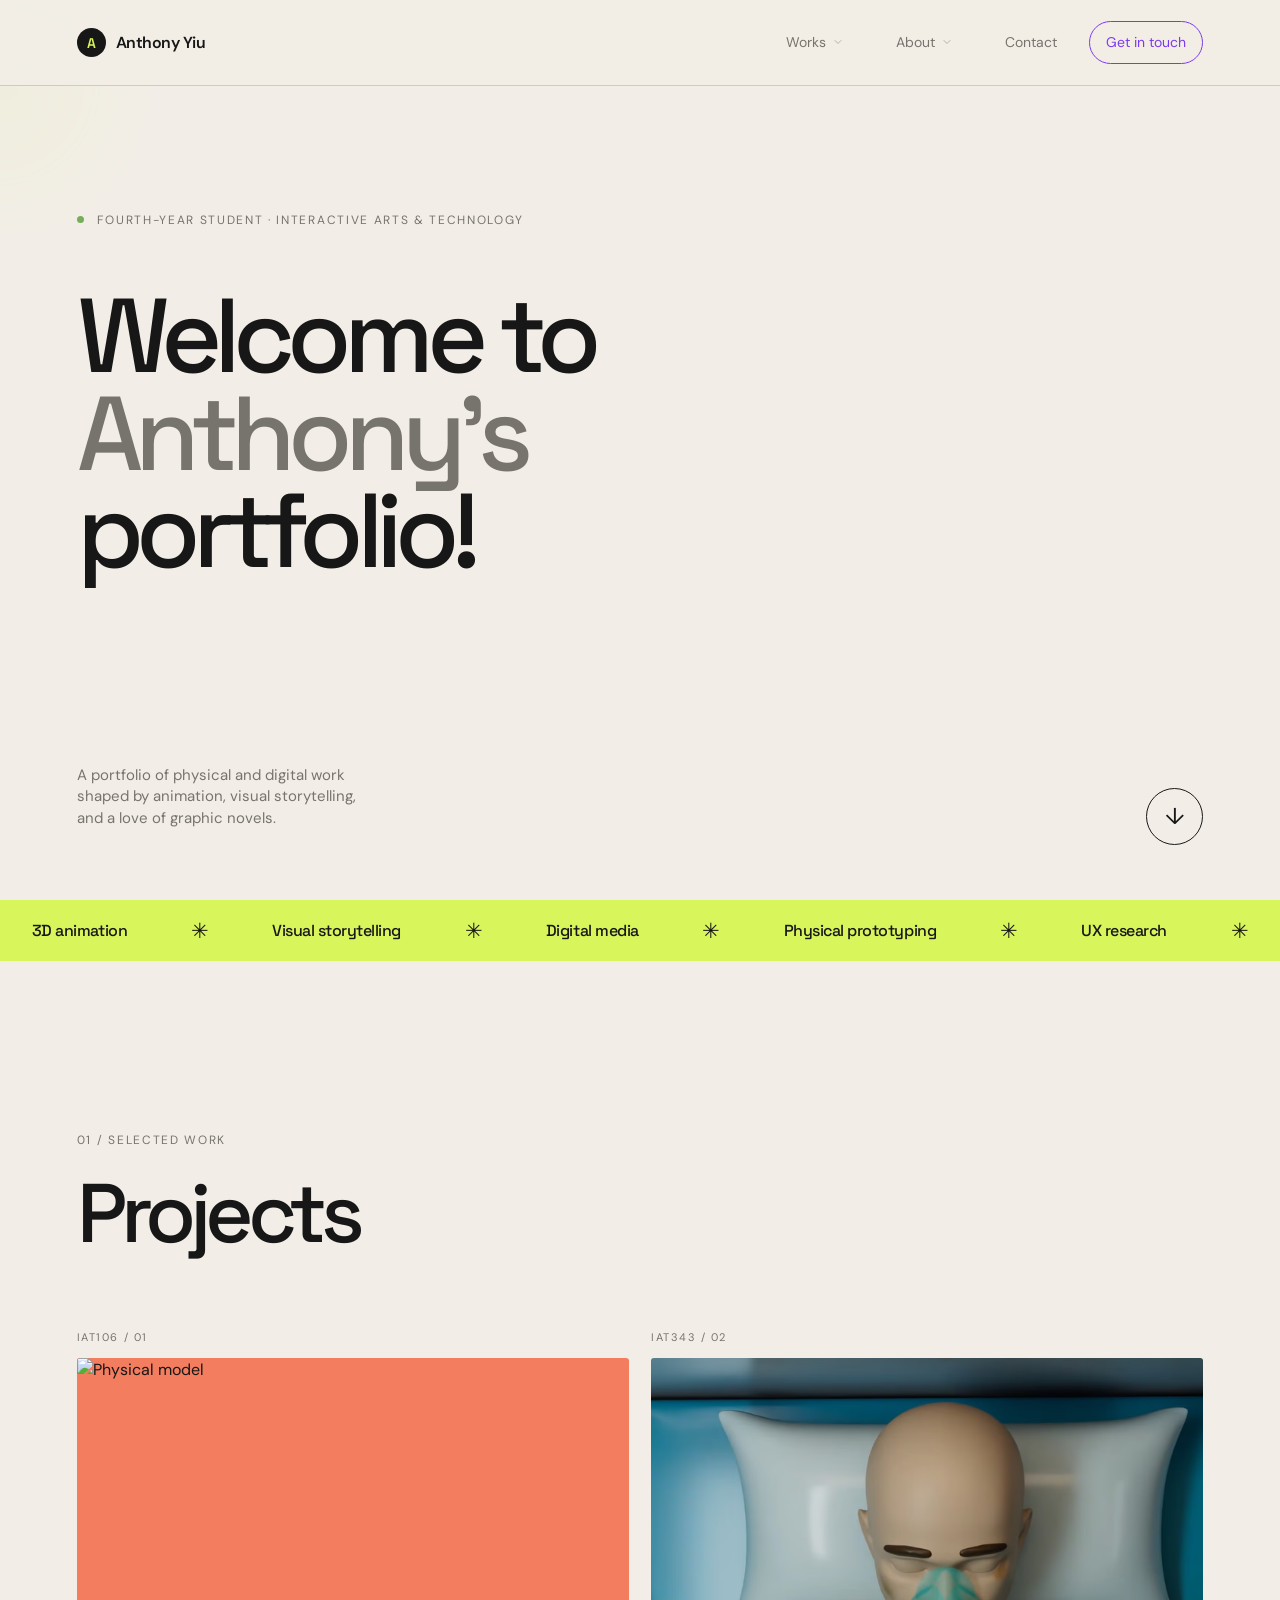
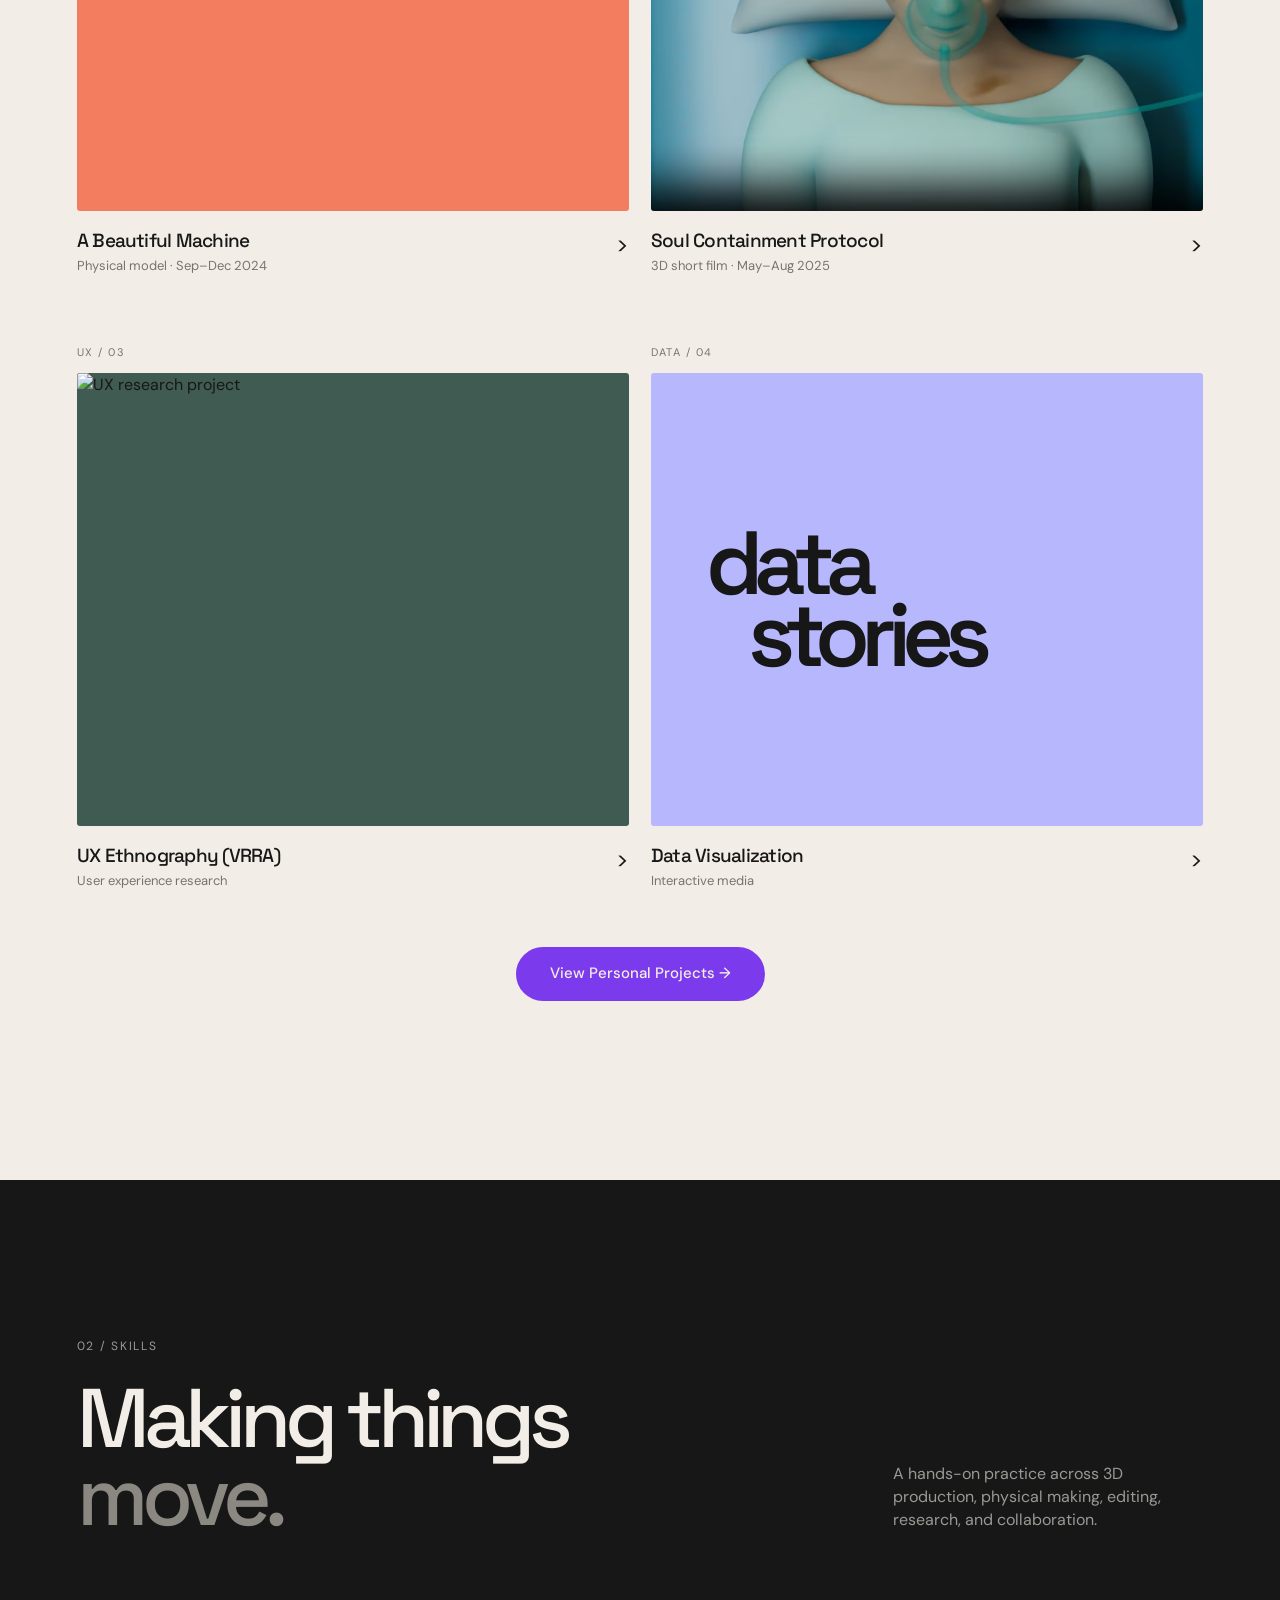
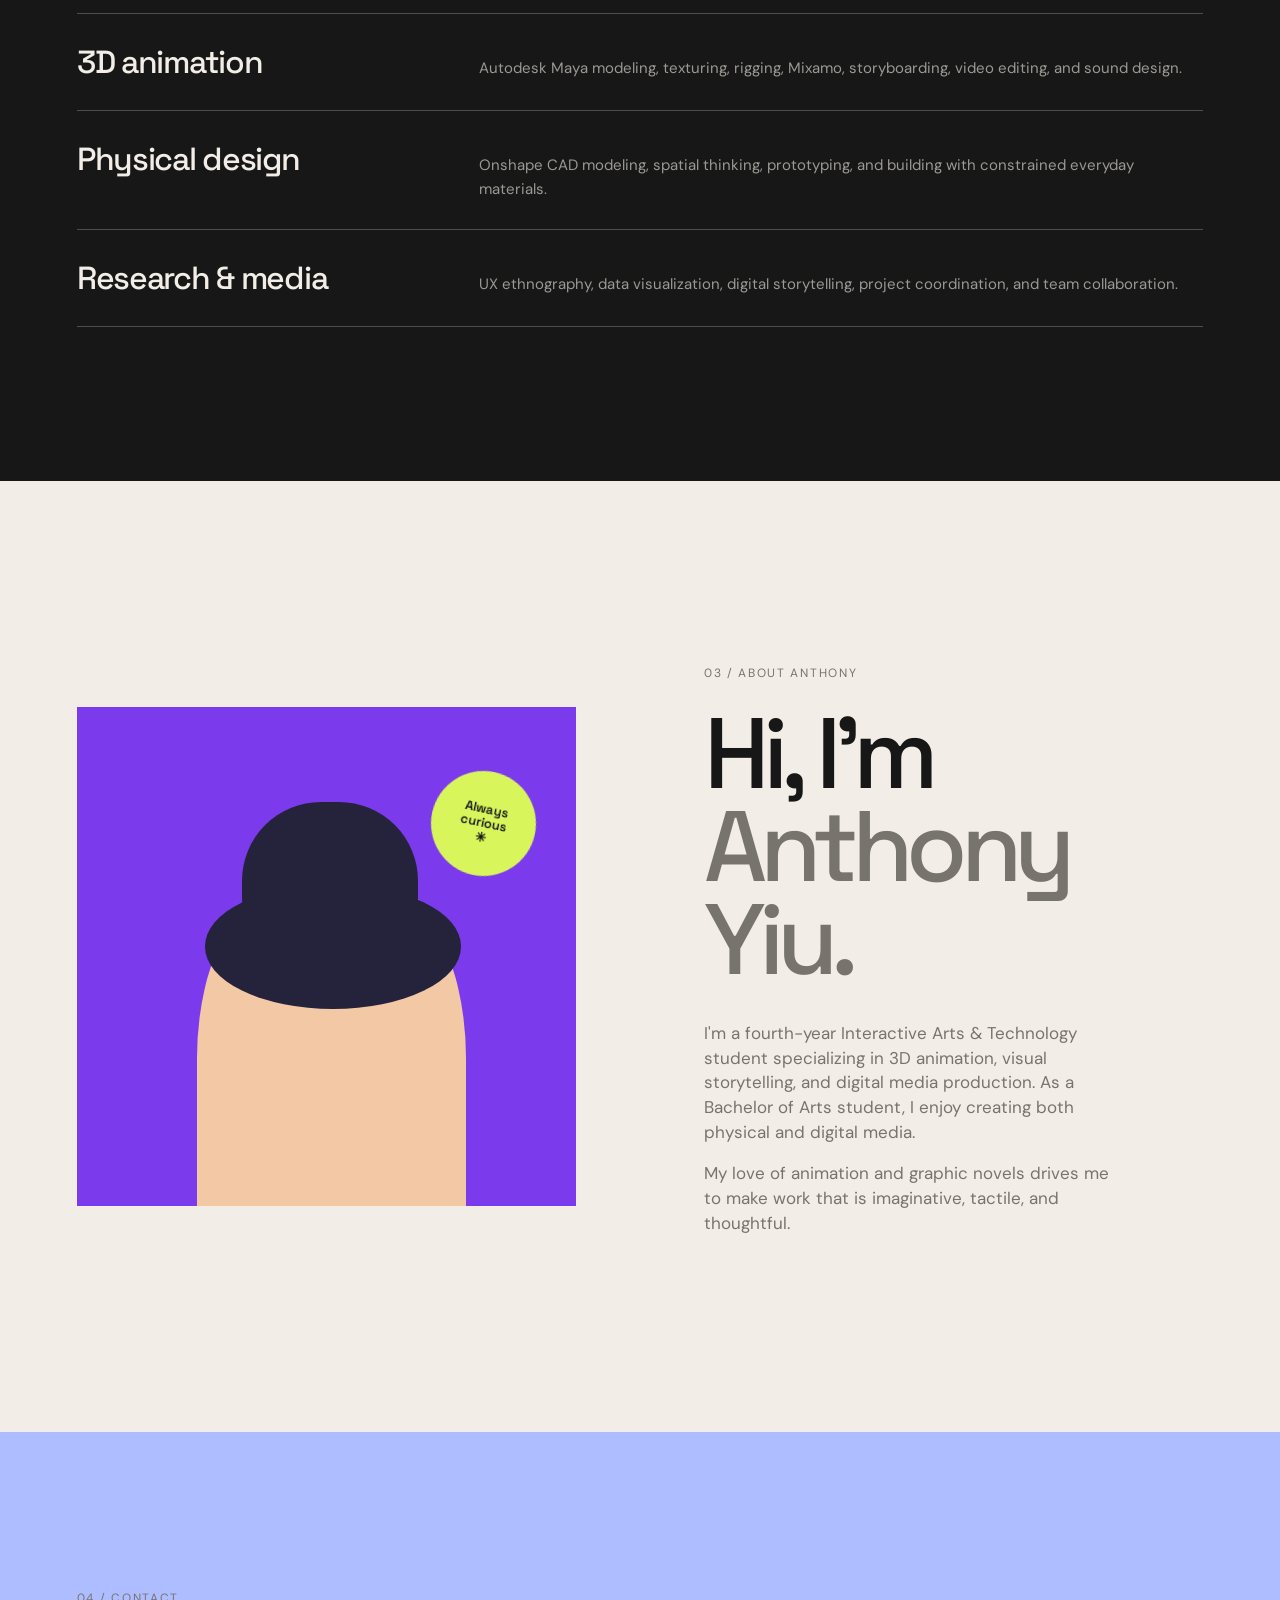
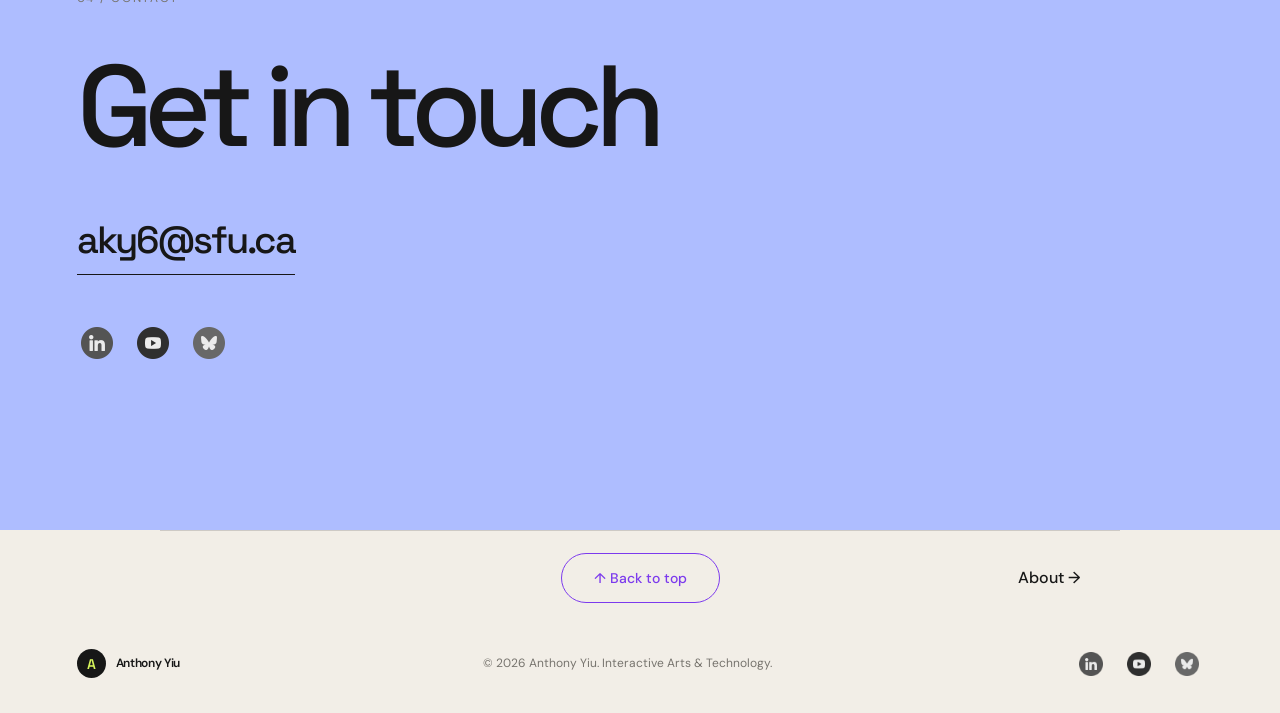
==== index.html @ 280db963 "Add all portfolio files" ====
﻿<!doctype html>
<html lang="en">
<head>
  <meta charset="UTF-8" />
  <meta name="viewport" content="width=device-width, initial-scale=1.0" />
  <meta name="description" content="Anthony Yiu — Interactive Arts & Technology portfolio." />
  <title>Anthony Yiu — Interactive Arts Portfolio</title>
  <link rel="icon" type="image/svg+xml" href="favicon.svg" />
  <link rel="preconnect" href="https://fonts.googleapis.com" />
  <link rel="preconnect" href="https://fonts.gstatic.com" crossorigin />
  <link href="https://fonts.googleapis.com/css2?family=DM+Sans:wght@400;500;600;700&family=Space+Grotesk:wght@400;500;600;700&display=swap" rel="stylesheet" />
  <link rel="stylesheet" href="styles.css" />
</head>
<body>
  <div id="top"></div>
  <div class="scroll-progress"></div>
  <header class="site-header">
    <a class="brand" href="index.html" aria-label="Home"><span class="brand-mark">A</span><span>Anthony Yiu</span></a>
    <nav class="desktop-nav" aria-label="Primary navigation">
      <div class="nav-dropdown">
        <a href="#work">Works <svg class="nav-arrow" viewBox="0 0 24 24" fill="none" stroke="currentColor" stroke-width="2" stroke-linecap="round" stroke-linejoin="round"><polyline points="6 9 12 15 18 9"></polyline></svg></a>
        <div class="nav-dropdown-menu">
          <a href="project1.html">A Beautiful Machine</a>
          <a href="project2.html">Soul Containment Protocol</a>
          <a href="project3.html">UX Ethnography</a>
          <a href="project4.html">Data Visualization</a>
        </div>
      </div>
      <div class="nav-dropdown">
        <a href="about.html">About <svg class="nav-arrow" viewBox="0 0 24 24" fill="none" stroke="currentColor" stroke-width="2" stroke-linecap="round" stroke-linejoin="round"><polyline points="6 9 12 15 18 9"></polyline></svg></a>
        <div class="nav-dropdown-menu">
          <a href="about.html">About</a>
          <a href="activities.html">Activities</a>
        </div>
      </div>
      <a href="#contact">Contact</a>
    </nav>
    <a class="header-cta" href="mailto:aky6@sfu.ca">Get in touch</a>
    <button class="menu-toggle" aria-label="Toggle menu" aria-expanded="false"><span></span><span></span><span></span></button>
  </header>
  <div class="cursor-glow" aria-hidden="true"></div>

  <main>
    <section class="hero section-pad">
      <div class="eyebrow reveal"><span class="status-dot"></span> Fourth-year student · Interactive Arts & Technology</div>
      <h1 class="hero-title reveal">Welcome to<br /><em>Anthony's</em><br />portfolio!</h1>
      <div class="hero-bottom reveal">
        <p class="hero-intro">A portfolio of physical and digital work shaped by animation, visual storytelling, and a love of graphic novels.</p>
        <a class="circle-link" href="#work" aria-label="Scroll to selected work">↓</a>
      </div>
    </section>

    <section class="ticker" aria-label="Capabilities"><div class="ticker-track"><span>3D animation</span><b>✳</b><span>Visual storytelling</span><b>✳</b><span>Digital media</span><b>✳</b><span>Physical prototyping</span><b>✳</b><span>UX research</span><b>✳</b></div></section>

    <section class="work section-pad" id="work">
      <div class="section-heading reveal"><div><span class="kicker">01 / Selected work</span><h2>Projects</h2></div></div>
      <div class="project-grid">
        <a class="project-card project-large reveal" href="project1.html">
          <span class="image-label">IAT106 / 01</span>
          <div class="project-image image-arc"><img src="https://framerusercontent.com/images/pDfecOOl8oC0M1aQMzCheFE0nU.png?width=625&height=288" alt="Physical model" /></div>
          <div class="project-meta"><div><h3>A Beautiful Machine</h3><p>Physical model · Sep–Dec 2024</p></div><span class="arrow">&gt;</span></div>
        </a>
        <a class="project-card reveal" href="project2.html">
          <span class="image-label">IAT343 / 02</span>
          <div class="project-image image-mori"><img src="IAT343%20soul%20containment%20porotcol/f0.avif" alt="3D short film still" /></div>
          <div class="project-meta"><div><h3>Soul Containment Protocol</h3><p>3D short film · May–Aug 2025</p></div><span class="arrow">&gt;</span></div>
        </a>
        <a class="project-card reveal" href="project3.html">
          <span class="image-label">UX / 03</span>
          <div class="project-image image-pulse"><img src="https://framerusercontent.com/images/4eAmUKOrU4b9NrSsVXRGDdxcmiY.png?width=581&height=360" alt="UX research project" /></div>
          <div class="project-meta"><div><h3>UX Ethnography (VRRA)</h3><p>User experience research</p></div><span class="arrow">&gt;</span></div>
        </a>
        <a class="project-card project-wide reveal" href="project4.html">
          <span class="image-label">DATA / 04</span>
          <div class="project-image image-common"><div class="common-type">data<br /><span>stories</span></div></div>
          <div class="project-meta"><div><h3>Data Visualization</h3><p>Interactive media</p></div><span class="arrow">&gt;</span></div>
        </a>
      </div>
      
      <div class="projects-cta reveal">
        <a href="activities.html" class="cta-link">View Personal Projects →</a>
      </div>
    </section>

    <section class="services section-pad" id="services">
      <div class="section-heading reveal">
        <div>
          <span class="kicker">02 / Skills</span>
          <h2>Making things<br /><em>move.</em></h2>
        </div>
        <p>A hands-on practice across 3D production, physical making, editing, research, and collaboration.</p>
      </div>
      <div class="service-list">
        <article class="service reveal">
          <h3>3D animation</h3>
          <p>Autodesk Maya modeling, texturing, rigging, Mixamo, storyboarding, video editing, and sound design.</p>
        </article>
        <article class="service reveal">
          <h3>Physical design</h3>
          <p>Onshape CAD modeling, spatial thinking, prototyping, and building with constrained everyday materials.</p>
        </article>
        <article class="service reveal">
          <h3>Research & media</h3>
          <p>UX ethnography, data visualization, digital storytelling, project coordination, and team collaboration.</p>
        </article>
      </div>
    </section>

    <section class="about section-pad" id="about">
      <div class="about-art reveal"><div class="portrait-shape"></div><div class="about-sticker">Always<br />curious<br />✳</div></div>
      <div class="about-copy reveal">
        <span class="kicker">03 / About Anthony</span>
        <h2>Hi, I'm<br /><em>Anthony Yiu.</em></h2>
        <p>I'm a fourth-year Interactive Arts & Technology student specializing in 3D animation, visual storytelling, and digital media production. As a Bachelor of Arts student, I enjoy creating both physical and digital media.</p>
        <p>My love of animation and graphic novels drives me to make work that is imaginative, tactile, and thoughtful.</p>
      </div>
    </section>

    <section class="contact section-pad" id="contact"><span class="kicker reveal">04 / Contact</span><h2 class="reveal">Get in touch</h2><div class="contact-details reveal"><a class="contact-email" href="mailto:aky6@sfu.ca">aky6@sfu.ca</a><div class="contact-social"><a href="https://www.linkedin.com/in/aky6/" target="_blank" rel="noopener" aria-label="LinkedIn"><img src="icons/linkedin.png" alt="LinkedIn" /></a><a href="https://www.youtube.com/@anthonyy115" target="_blank" rel="noopener" aria-label="YouTube"><img src="icons/youtube.png" alt="YouTube" /></a><a href="https://bsky.app/profile/ant-hony15.bsky.social" target="_blank" rel="noopener" aria-label="Bluesky"><img src="icons/bluesky.png" alt="Bluesky" /></a></div></div></section>
  </main>

  <div class="back-to-top-wrap back-to-top-no-gap">
    <div></div>
    <a class="back-to-top" href="#top">↑ Back to top</a>
    <div class="next-project"><a href="about.html">About →</a></div>
  </div>

  <footer class="site-footer section-pad">
    <a class="brand" href="index.html"><span class="brand-mark">A</span><span>Anthony Yiu</span></a>
    <p>© 2026 Anthony Yiu. Interactive Arts &amp; Technology.</p>
    <div class="footer-social">
      <a href="https://www.linkedin.com/in/aky6/" target="_blank" rel="noopener" aria-label="LinkedIn">
        <img src="icons/linkedin.png" alt="LinkedIn" />
      </a>
      <a href="https://www.youtube.com/@anthonyy115" target="_blank" rel="noopener" aria-label="YouTube">
        <img src="icons/youtube.png" alt="YouTube" />
      </a>
      <a href="https://bsky.app/profile/ant-hony15.bsky.social" target="_blank" rel="noopener" aria-label="Bluesky">
        <img src="icons/bluesky.png" alt="Bluesky" />
      </a>
    </div>
  </footer>
  <script src="script.js"></script>
</body>
</html>
---- styles.css ----
﻿:root {
  --ink: #171717;
  --muted: #77746e;
  --cream: #f2eee7;
  --lime: #d8f65c;
  --purple: #7c3aed;
  --line: rgba(23, 23, 23, 0.16);
  --display: 'Space Grotesk', sans-serif;
  --body: 'DM Sans', sans-serif;
}

* { box-sizing: border-box; }
html { scroll-behavior: smooth; }
body {
  margin: 0;
  background: var(--cream);
  color: var(--ink);
  font-family: var(--body);
  font-size: 16px;
  line-height: 1.45;
  opacity: 0;
  animation: fadeIn 0.4s ease-in forwards;
}
@keyframes fadeIn { to { opacity: 1; } }
a { color: inherit; text-decoration: none; }
.section-pad { padding-left: clamp(24px, 6vw, 92px); padding-right: clamp(24px, 6vw, 92px); }

/* ---------- SCROLL PROGRESS ---------- */
.scroll-progress {
  position: fixed;
  top: 86px;
  left: 0;
  width: 0%;
  height: 2px;
  background: var(--purple);
  z-index: 19;
  transition: width 0.1s ease-out;
}

/* ---------- HEADER ---------- */
.site-header {
  height: 86px;
  padding: 0 clamp(24px, 6vw, 92px);
  display: flex;
  align-items: center;
  gap: 20px;
  border-bottom: 1px solid var(--line);
  position: sticky;
  top: 0;
  z-index: 20;
  background: rgba(242, 238, 231, 0.92);
  backdrop-filter: blur(8px);
}
.brand {
  display: flex;
  gap: 10px;
  align-items: center;
  font-weight: 600;
  letter-spacing: -0.03em;
  flex-shrink: 0;
}
.brand-mark {
  display: grid;
  place-items: center;
  border-radius: 50%;
  background: var(--ink);
  color: var(--lime);
  font: 600 14px var(--display);
  height: 29px;
  width: 29px;
}
.desktop-nav {
  display: flex;
  gap: 28px;
  flex: 1 1 auto;
  justify-content: flex-end;
  align-items: center;
  position: relative;
}
.desktop-nav > a,
.desktop-nav .nav-dropdown > a {
  color: var(--muted);
  font-size: 14px;
  padding: 8px 12px;
  border-radius: 999px;
  transition: background 0.2s ease, color 0.2s ease, transform 0.2s ease;
  display: inline-flex;
  align-items: center;
  gap: 6px;
}
.nav-arrow {
  width: 12px;
  height: 12px;
  opacity: 0.5;
  transition: opacity 0.2s ease, transform 0.2s ease;
}
.desktop-nav > a:hover .nav-arrow,
.desktop-nav .nav-dropdown > a:hover .nav-arrow {
  opacity: 1;
  transform: translateY(1px);
}
.desktop-nav > a:hover,
.desktop-nav > a:focus-visible,
.desktop-nav > a.active,
.desktop-nav .nav-dropdown > a:hover,
.desktop-nav .nav-dropdown > a:focus-visible {
  color: var(--ink);
  background: rgba(216, 246, 92, 0.15);
}
.desktop-nav > a.active {
  font-weight: 600;
  background: rgba(216, 246, 92, 0.2);
}
.desktop-nav > a:hover { transform: translateY(-1px); }
.nav-dropdown { position: relative; display: inline-flex; align-items: center; }
.nav-dropdown-menu {
  position: absolute;
  top: 100%;
  left: 0;
  display: flex;
  flex-direction: column;
  gap: 4px;
  padding: 12px 14px;
  min-width: 190px;
  border: 1px solid var(--line);
  border-radius: 14px;
  background: rgba(242, 238, 231, 0.98);
  box-shadow: 0 12px 30px rgba(0, 0, 0, 0.08);
  opacity: 0;
  pointer-events: none;
  transition: opacity 0.15s ease;
  z-index: 100;
}
.nav-dropdown.open .nav-dropdown-menu { opacity: 1; pointer-events: auto; }
.nav-dropdown-menu a {
  padding: 8px 12px;
  border-radius: 8px;
  font-size: 14px;
  color: var(--muted);
  transition: background 0.15s ease, color 0.15s ease;
}
.nav-dropdown-menu a:hover { background: rgba(23, 23, 23, 0.06); color: var(--ink); }
.header-cta {
  display: inline-flex;
  align-items: center;
  gap: 8px;
  padding: 10px 16px;
  border-radius: 999px;
  border: 1px solid var(--purple);
  font-size: 14px;
  background: transparent;
  transition: background 0.2s ease, color 0.2s ease, transform 0.2s ease;
  color: var(--purple);
  flex-shrink: 0;
}
.header-cta:hover {
  background: var(--purple);
  color: var(--cream);
  transform: translateY(-1px);
}
.menu-toggle {
  display: none;
  width: 44px;
  height: 44px;
  border: 1px solid var(--line);
  border-radius: 50%;
  background: transparent;
  align-items: center;
  justify-content: center;
  flex-direction: column;
  gap: 5px;
  cursor: pointer;
  padding: 0;
}
.menu-toggle span {
  display: block;
  width: 18px;
  height: 2px;
  background: var(--ink);
  transition: transform 0.2s ease, opacity 0.2s ease;
}
.menu-toggle.open span:nth-child(1) { transform: translateY(7px) rotate(45deg); }
.menu-toggle.open span:nth-child(2) { opacity: 0; }
.menu-toggle.open span:nth-child(3) { transform: translateY(-7px) rotate(-45deg); }

/* ---------- HERO ---------- */
.hero {
  min-height: calc(100vh - 86px);
  padding-top: clamp(100px, 14vh, 180px);
  padding-bottom: 55px;
  display: flex;
  flex-direction: column;
  justify-content: space-between;
}
.eyebrow, .kicker {
  font-size: 12px;
  text-transform: uppercase;
  letter-spacing: 0.14em;
  color: var(--muted);
}
.status-dot {
  display: inline-block;
  width: 7px;
  height: 7px;
  border-radius: 50%;
  background: #75ae58;
  margin: 0 9px 1px 0;
}
.hero-title, h2 {
  font: 500 clamp(47px, 8.2vw, 124px)/0.93 var(--display);
  letter-spacing: -0.075em;
  margin: 0;
}
.hero-title em, h2 em { font-style: normal; color: var(--muted); }
.hero-bottom {
  display: flex;
  justify-content: space-between;
  align-items: end;
  margin-top: 110px;
}
.hero-intro { max-width: 290px; color: var(--muted); font-size: 15px; }
.circle-link {
  display: grid;
  place-items: center;
  border: 1px solid var(--ink);
  border-radius: 50%;
  height: 57px;
  width: 57px;
  font-size: 23px;
  transition: 0.3s;
}
.circle-link:hover { background: var(--lime); color: var(--ink); border-color: var(--lime); transform: translateY(4px); }

/* ---------- TICKER ---------- */
.ticker {
  background: var(--lime);
  overflow: hidden;
  white-space: nowrap;
  padding: 17px 0;
}
.ticker-track {
  display: flex;
  align-items: center;
  justify-content: space-around;
  min-width: 1150px;
  animation: marquee 35s linear infinite;
  font: 500 16px var(--display);
  letter-spacing: -0.03em;
}
.ticker b { font-size: 21px; font-weight: 400; }
@keyframes marquee { to { transform: translateX(-30%); } }

/* ---------- WORK ---------- */
.work {
  padding-top: clamp(92px, 13vw, 180px);
  padding-bottom: clamp(100px, 14vw, 190px);
}
.projects-cta { margin-top: 56px; text-align: center; }
.projects-cta .cta-link {
  display: inline-block;
  padding: 14px 32px;
  background: var(--purple);
  color: var(--cream);
  border-radius: 999px;
  font-weight: 500;
  font-size: 15px;
  text-decoration: none;
  transition: all 0.2s ease;
  border: 2px solid var(--purple);
}
.projects-cta .cta-link:hover { background: transparent; color: var(--purple); transform: translateY(-2px); }
.section-heading {
  display: grid;
  grid-template-columns: 1.25fr 1fr;
  gap: 40px;
  align-items: end;
  margin-bottom: 78px;
}
.section-heading h2, .about h2 {
  font-size: clamp(47px, 6.5vw, 88px);
  margin-top: 24px;
}
.section-heading > p { max-width: 310px; color: var(--muted); margin: 0 0 4px auto; }
.project-grid {
  display: grid;
  grid-template-columns: 1fr 1fr;
  gap: 70px 22px;
}
.project-card { display: block; }
.project-large { grid-column: 1/2; }
.project-wide { grid-column: 2/3; }
.project-image {
  aspect-ratio: 1.22;
  border-radius: 3px;
  position: relative;
  overflow: hidden;
  transition: transform 0.5s cubic-bezier(0.2, 0.8, 0.2, 1);
}
.project-card:hover .project-image { transform: scale(0.98); }
.project-image img { width: 100%; height: 100%; display: block; object-fit: cover; }
.image-label {
  display: block;
  font-size: 11px;
  letter-spacing: 0.14em;
  color: var(--muted);
  margin-bottom: 12px;
  text-transform: uppercase;
}
.image-arc { background: #f37d5f; display: grid; place-items: center; }
.image-mori { background: #d3d5b8; display: grid; place-items: center; }
.image-pulse { background: #3f5b52; display: grid; place-items: center; }
.image-common { background: #b7b7fd; padding: 10%; display: flex; align-items: center; }
.common-type {
  font: 600 clamp(46px, 7vw, 95px)/0.8 var(--display);
  letter-spacing: -0.1em;
}
.common-type span { padding-left: 18%; }
.project-meta {
  display: flex;
  justify-content: space-between;
  align-items: start;
  padding-top: 17px;
}
.project-meta h3 {
  font: 500 19px var(--display);
  letter-spacing: -0.04em;
  margin: 0 0 4px;
}
.project-meta p { font-size: 13px; color: var(--muted); margin: 0; }
.arrow {
  font-size: 23px;
  transition: transform 0.3s, color 0.3s;
}
.project-card:hover .arrow { transform: translate(4px, -4px); color: var(--lime); }

/* ---------- SERVICES ---------- */
.services {
  background: var(--ink);
  color: var(--cream);
  padding-top: clamp(90px, 12vw, 165px);
  padding-bottom: clamp(90px, 12vw, 165px);
}
.services .section-heading > p, .services .kicker { color: #9b9994; }
.services h2 em { color: #8a8881; }
.service-list { border-top: 1px solid rgba(242, 238, 231, 0.25); }
.service {
  display: grid;
  grid-template-columns: 1fr 2fr;
  gap: 40px;
  align-items: baseline;
  padding: 28px 0;
  border-bottom: 1px solid rgba(242, 238, 231, 0.25);
}
.service h3 {
  font: 500 clamp(20px, 2.5vw, 32px) var(--display);
  letter-spacing: -0.04em;
  margin: 0;
}
.service p { color: #9b9994; margin: 0; font-size: 15px; line-height: 1.6; }

/* ---------- ABOUT SECTION ---------- */
.about {
  display: grid;
  grid-template-columns: 1fr 1fr;
  gap: clamp(50px, 10vw, 160px);
  align-items: center;
  padding-top: clamp(100px, 14vw, 190px);
  padding-bottom: clamp(100px, 14vw, 190px);
}
.about-art {
  background: var(--purple);
  aspect-ratio: 1;
  position: relative;
  overflow: hidden;
}
.portrait-shape {
  position: absolute;
  background: #f3c8a4;
  height: 83%;
  width: 54%;
  bottom: -12%;
  left: 24%;
  border-radius: 50% 50% 0 0;
}
.portrait-shape:before {
  content: '';
  position: absolute;
  width: 65%;
  aspect-ratio: 1;
  background: #24233b;
  top: -12%;
  left: 17%;
  border-radius: 45% 45% 45% 45%;
}
.portrait-shape:after {
  content: '';
  position: absolute;
  width: 95%;
  height: 30%;
  background: #24233b;
  top: 8%;
  left: 3%;
  border-radius: 50%;
}
.about-sticker {
  position: absolute;
  right: 8%;
  top: 13%;
  background: var(--lime);
  border-radius: 50%;
  height: 105px;
  width: 105px;
  display: grid;
  place-items: center;
  text-align: center;
  font: 600 13px/1.1 var(--display);
  transform: rotate(12deg);
}
.about-copy h2 {
  font-size: clamp(52px, 8vw, 100px);
  margin-bottom: 35px;
}
.about-copy > p { max-width: 415px; color: var(--muted); font-size: 17px; }

/* ---------- CONTACT ---------- */
.contact {
  background: #aebdff;
  padding-top: clamp(90px, 12vw, 160px);
  padding-bottom: clamp(100px, 13vw, 175px);
}
.contact h2 {
  font-size: clamp(58px, 9vw, 135px);
  margin: 45px 0 56px;
}
.contact h2 em { color: var(--ink); }
.contact-details {
  display: flex;
  flex-direction: column;
  align-items: flex-start;
  gap: 24px;
}
.contact-details > a { display: inline-flex; align-items: center; gap: 30px; }
.contact-social { display: flex; gap: 16px; align-items: center; margin-top: 8px; }
.contact-email {
  font: 500 clamp(20px, 3vw, 38px) var(--display);
  letter-spacing: -0.06em;
  border-bottom: 1px solid var(--ink);
  padding-bottom: 10px;
  display: inline-flex;
  gap: 30px;
}
.contact-phone {
  font: 500 clamp(20px, 3vw, 38px) var(--display);
  letter-spacing: -0.06em;
  border-bottom: 1px solid var(--ink);
  padding-bottom: 10px;
}
.contact-social {
  display: flex;
  gap: 16px;
  align-items: center;
  margin-top: 24px;
}
.contact-social a {
  display: flex;
  align-items: center;
  justify-content: center;
  width: 40px;
  height: 40px;
  transition: transform 0.2s ease;
}
.contact-social a:hover { transform: translateY(-2px); }
.contact-social img {
  width: 32px;
  height: 32px;
  object-fit: contain;
  filter: grayscale(100%) brightness(0.92);
  transition: filter 0.2s ease;
}
.contact-social a:hover img { filter: grayscale(0%) brightness(1); }

/* ---------- BACK TO TOP ---------- */
.back-to-top-wrap {
  max-width: 960px;
  margin: 10px auto 0;
  padding: 12px clamp(20px, 5vw, 40px);
  border-top: 1px solid var(--line);
  display: grid;
  grid-template-columns: 1fr auto 1fr;
  align-items: center;
  gap: 20px;
}
.back-to-top-wrap.back-to-top-no-gap { margin-top: 0; padding-top: 22px; }
.next-project {
  margin: 0;
  padding: 0;
  border: none;
  display: flex;
  align-items: center;
  justify-content: flex-end;
  justify-self: end;
  width: 100%;
}
.next-project a {
  font-size: 16px;
  font-weight: 500;
  color: var(--ink);
  text-decoration: none;
  transition: color 0.2s ease;
}
.next-project a:hover { color: var(--purple); }
.back-to-top {
  display: inline-flex;
  align-items: center;
  gap: 10px;
  padding: 14px 32px;
  border-radius: 999px;
  border: 1px solid var(--purple);
  background: var(--cream);
  font-size: 14px;
  font-weight: 500;
  color: var(--purple);
  transition: background 0.2s ease, transform 0.2s ease, box-shadow 0.2s ease;
  cursor: pointer;
}
.back-to-top:hover {
  background: var(--purple);
  color: var(--cream);
  transform: translateY(-2px);
  box-shadow: 0 8px 20px rgba(124, 58, 237, 0.2);
}
.back-to-top svg { width: 16px; height: 16px; flex-shrink: 0; }

/* ---------- FOOTER ---------- */
.site-footer {
  padding-top: 28px;
  padding-bottom: 28px;
  display: flex;
  align-items: center;
  justify-content: space-between;
  font-size: 12px;
}
.site-footer p { color: var(--muted); }
.footer-social {
  display: flex;
  gap: 16px;
  align-items: center;
}
.footer-social a {
  display: flex;
  align-items: center;
  justify-content: center;
  width: 32px;
  height: 32px;
  transition: transform 0.2s ease;
}
.footer-social a:hover { transform: translateY(-2px); }
.footer-social img {
  width: 24px;
  height: 24px;
  object-fit: contain;
  filter: grayscale(100%) brightness(0.92);
  transition: filter 0.2s ease;
}
.footer-social a:hover img { filter: grayscale(0%) brightness(1); }

/* ---------- REVEAL ANIMATION ---------- */
.reveal {
  opacity: 0;
  transform: translateY(24px);
  transition: opacity 0.8s ease, transform 0.8s ease;
}
.reveal.visible { opacity: 1; transform: none; }

/* ---------- CURSOR GLOW ---------- */
.cursor-glow {
  position: fixed;
  width: 200px;
  height: 200px;
  border-radius: 50%;
  background: rgba(216, 246, 92, 0.08);
  pointer-events: none;
  filter: blur(40px);
  transform: translate(-50%, -50%);
  z-index: 0;
  opacity: 0.7;
}
.hero, .ticker, .work, .services, .about, .contact, .site-footer { position: relative; z-index: 1; }

/* ---------- RESPONSIVE ---------- */
@media (max-width: 700px) {
  .site-header { position: sticky; top: 0; z-index: 20; height: 72px; }
  .desktop-nav {
    display: none;
    position: absolute;
    top: calc(100% + 10px);
    left: 24px;
    right: 24px;
    margin-left: 0;
    padding: 18px 20px;
    flex-direction: column;
    align-items: flex-start;
    background: rgba(242, 238, 231, 0.98);
    border: 1px solid var(--line);
    border-radius: 18px;
    box-shadow: 0 16px 32px rgba(0, 0, 0, 0.08);
  }
  .desktop-nav.open { display: flex; }
  .desktop-nav > a, .desktop-nav .nav-dropdown > a { width: 100%; font-size: 15px; }
  .nav-dropdown { width: 100%; }
  .nav-dropdown-menu {
    position: static;
    display: none;
    padding: 8px 0 6px 12px;
    border: 0;
    box-shadow: none;
    background: transparent;
    min-width: 0;
    opacity: 1;
    pointer-events: auto;
    transform: none;
  }
  .nav-dropdown.open .nav-dropdown-menu { display: flex; }
  .header-cta { display: none; }
  .menu-toggle { display: flex; flex-direction: column; gap: 6px; }
  .menu-toggle span { height: 1px; width: 18px; }
  .hero { min-height: calc(100vh - 72px); padding-top: 80px; }
  .hero-bottom { margin-top: 80px; }
  .section-heading { display: block; margin-bottom: 52px; }
  .section-heading > p { margin: 36px 0 0; }
  .project-grid { display: block; }
  .project-card { margin-bottom: 55px; }
  .project-image { aspect-ratio: 1.1; }
  .service { grid-template-columns: 1fr; gap: 8px; }
  .service p { margin: 0; }
  .about { display: flex; flex-direction: column; gap: 55px; }
  .about-copy { width: 100%; }
  .site-footer { flex-wrap: wrap; gap: 20px; }
  .site-footer p { order: 3; width: 100%; margin: 0; }
  .contact-email { gap: 12px; font-size: 18px; }
  .contact-details { gap: 24px; flex-direction: column; align-items: flex-start; }
  .back-to-top-wrap { padding: 16px 20px 0; grid-template-columns: 1fr; justify-items: center; gap: 12px; }
  .next-project { justify-content: center; justify-self: center; }
  .back-to-top { padding: 12px 24px; font-size: 13px; }
}
@media (max-width: 540px) {
  .site-header { height: 68px; padding: 0 16px; }
  .contact-email, .contact-phone { font-size: 18px; gap: 12px; }
}
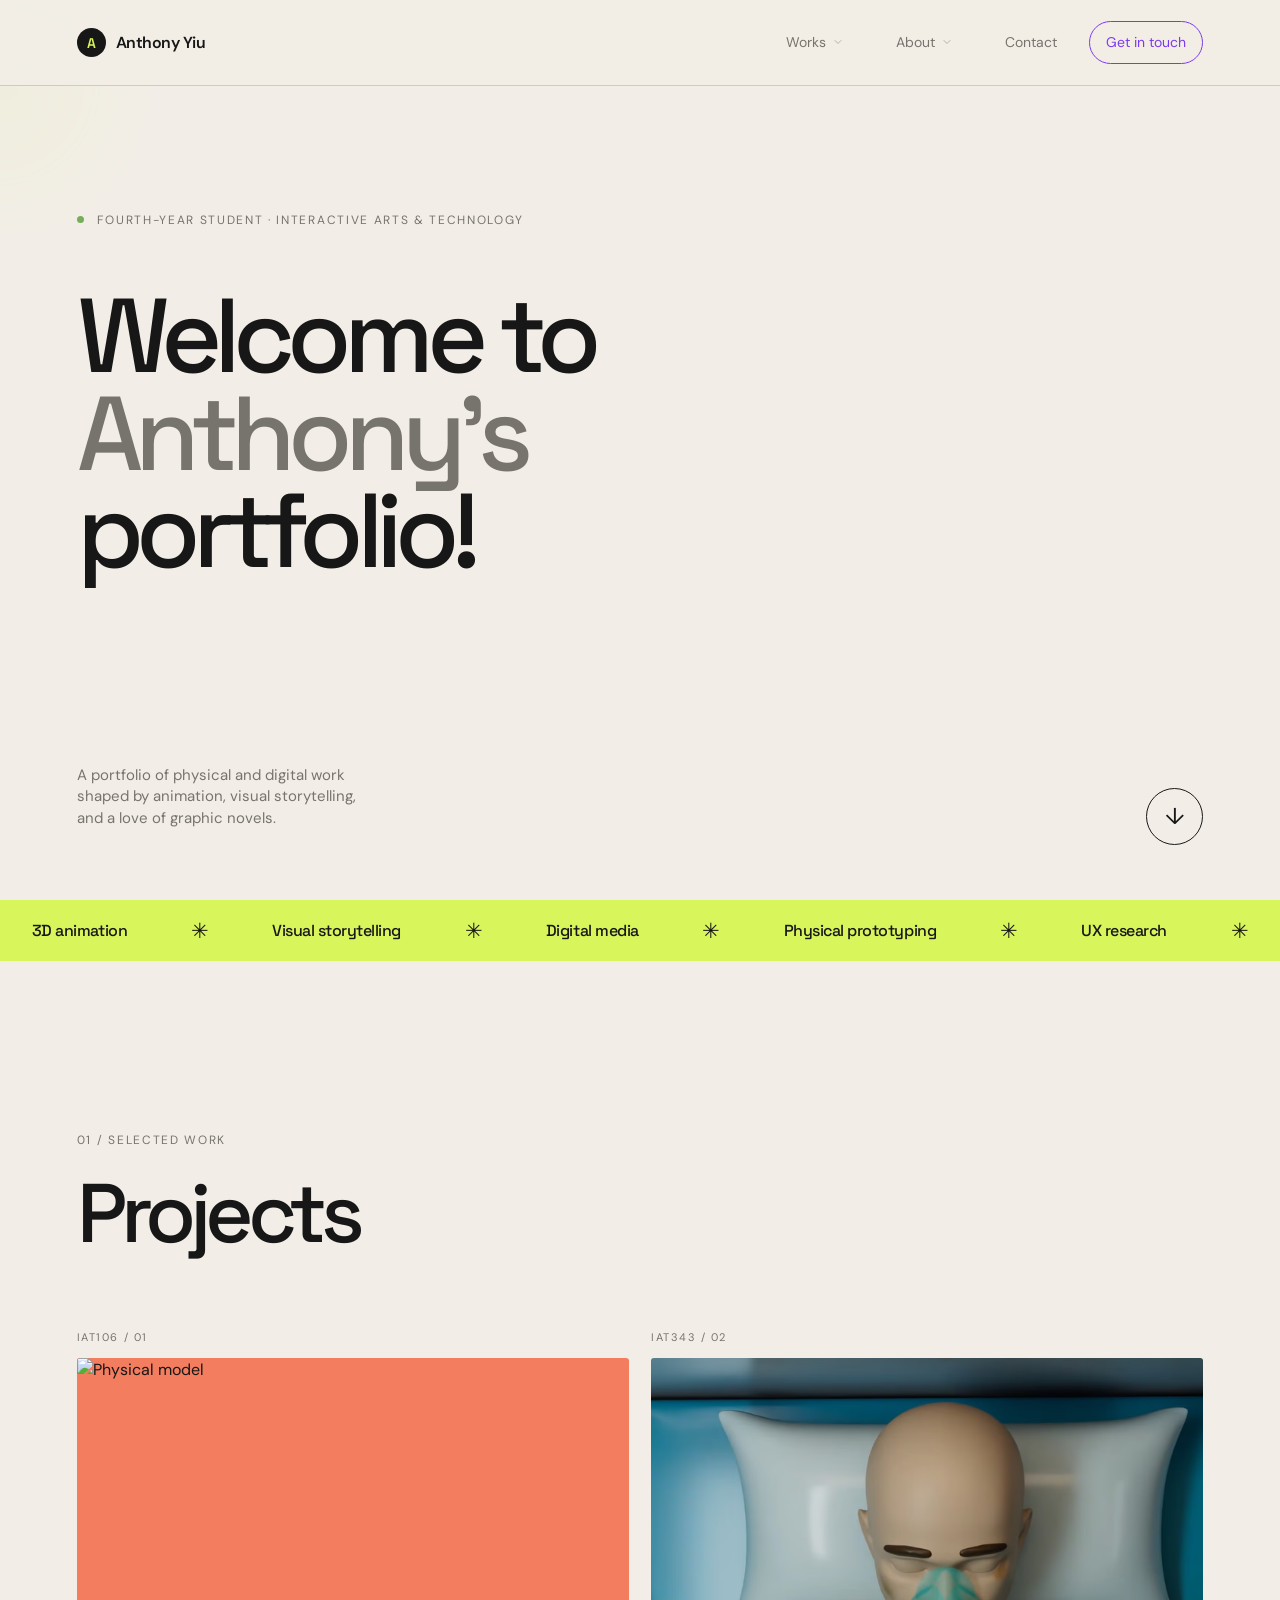
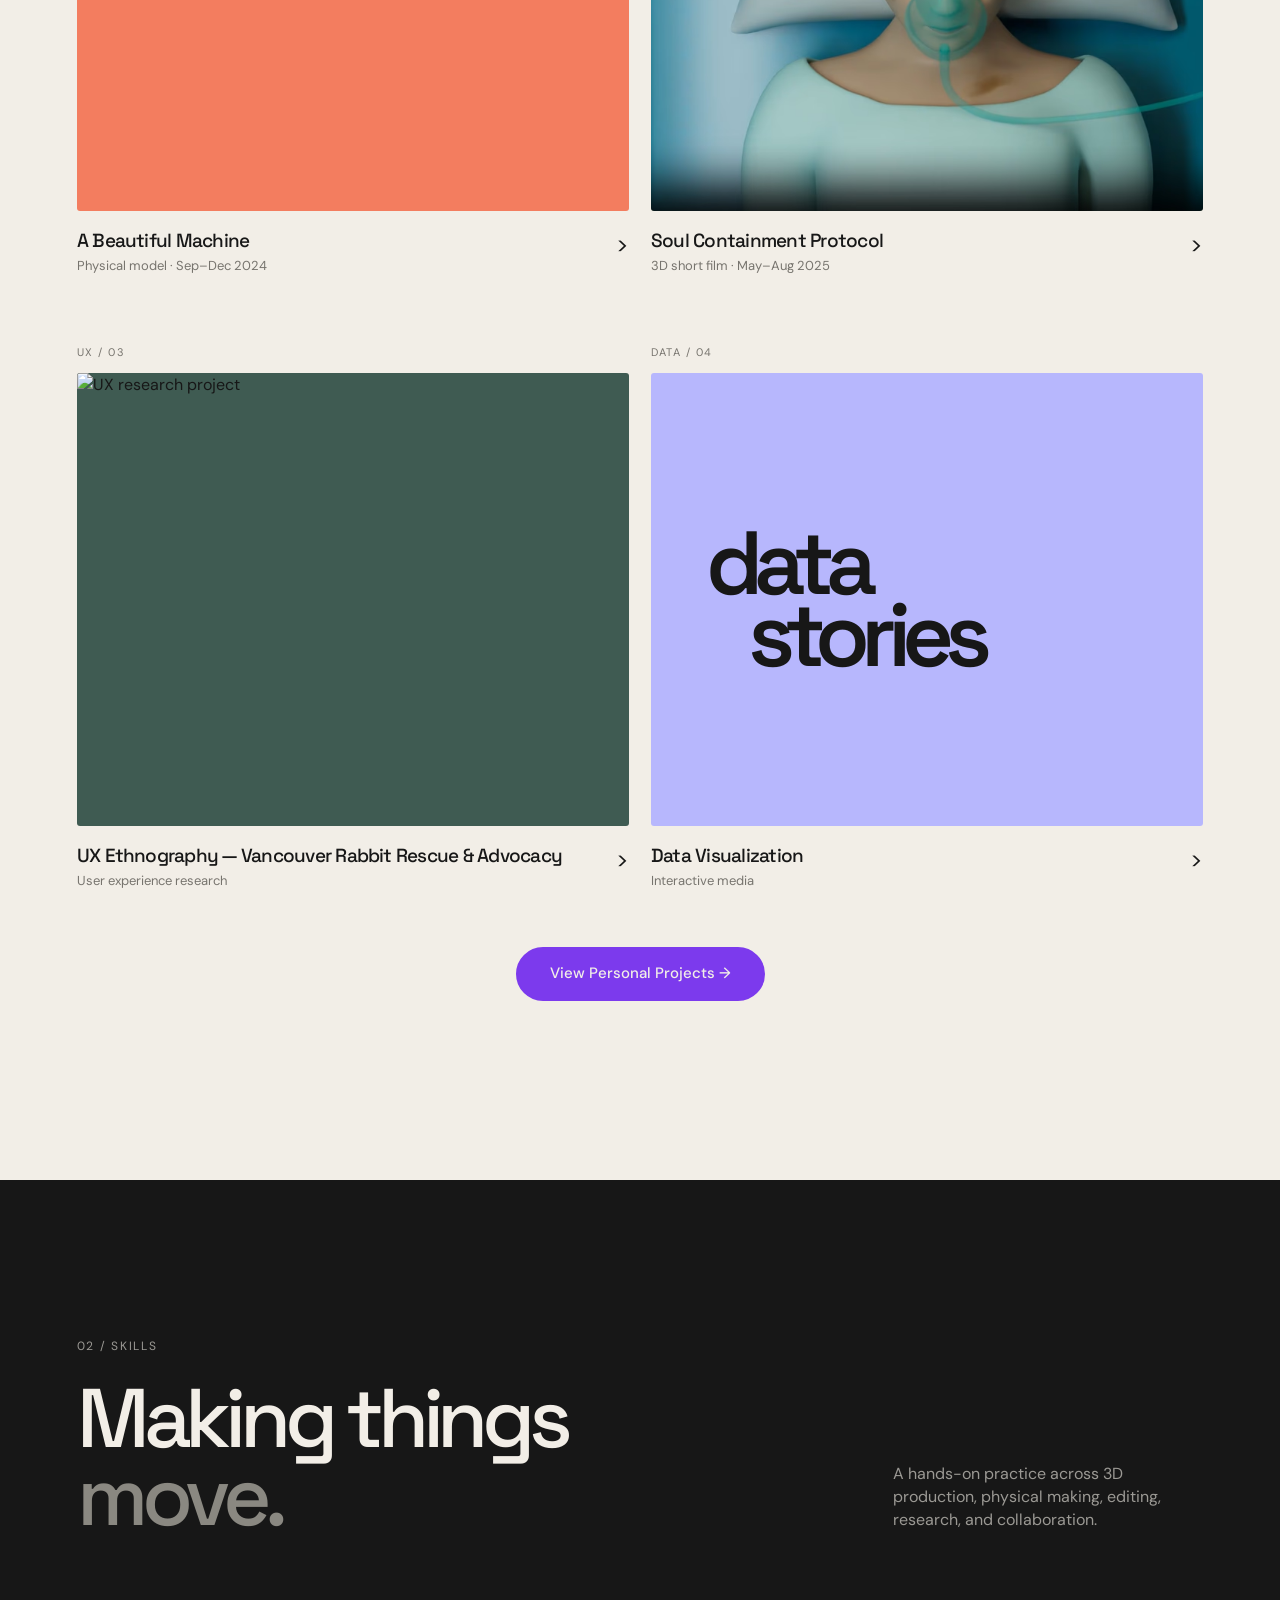
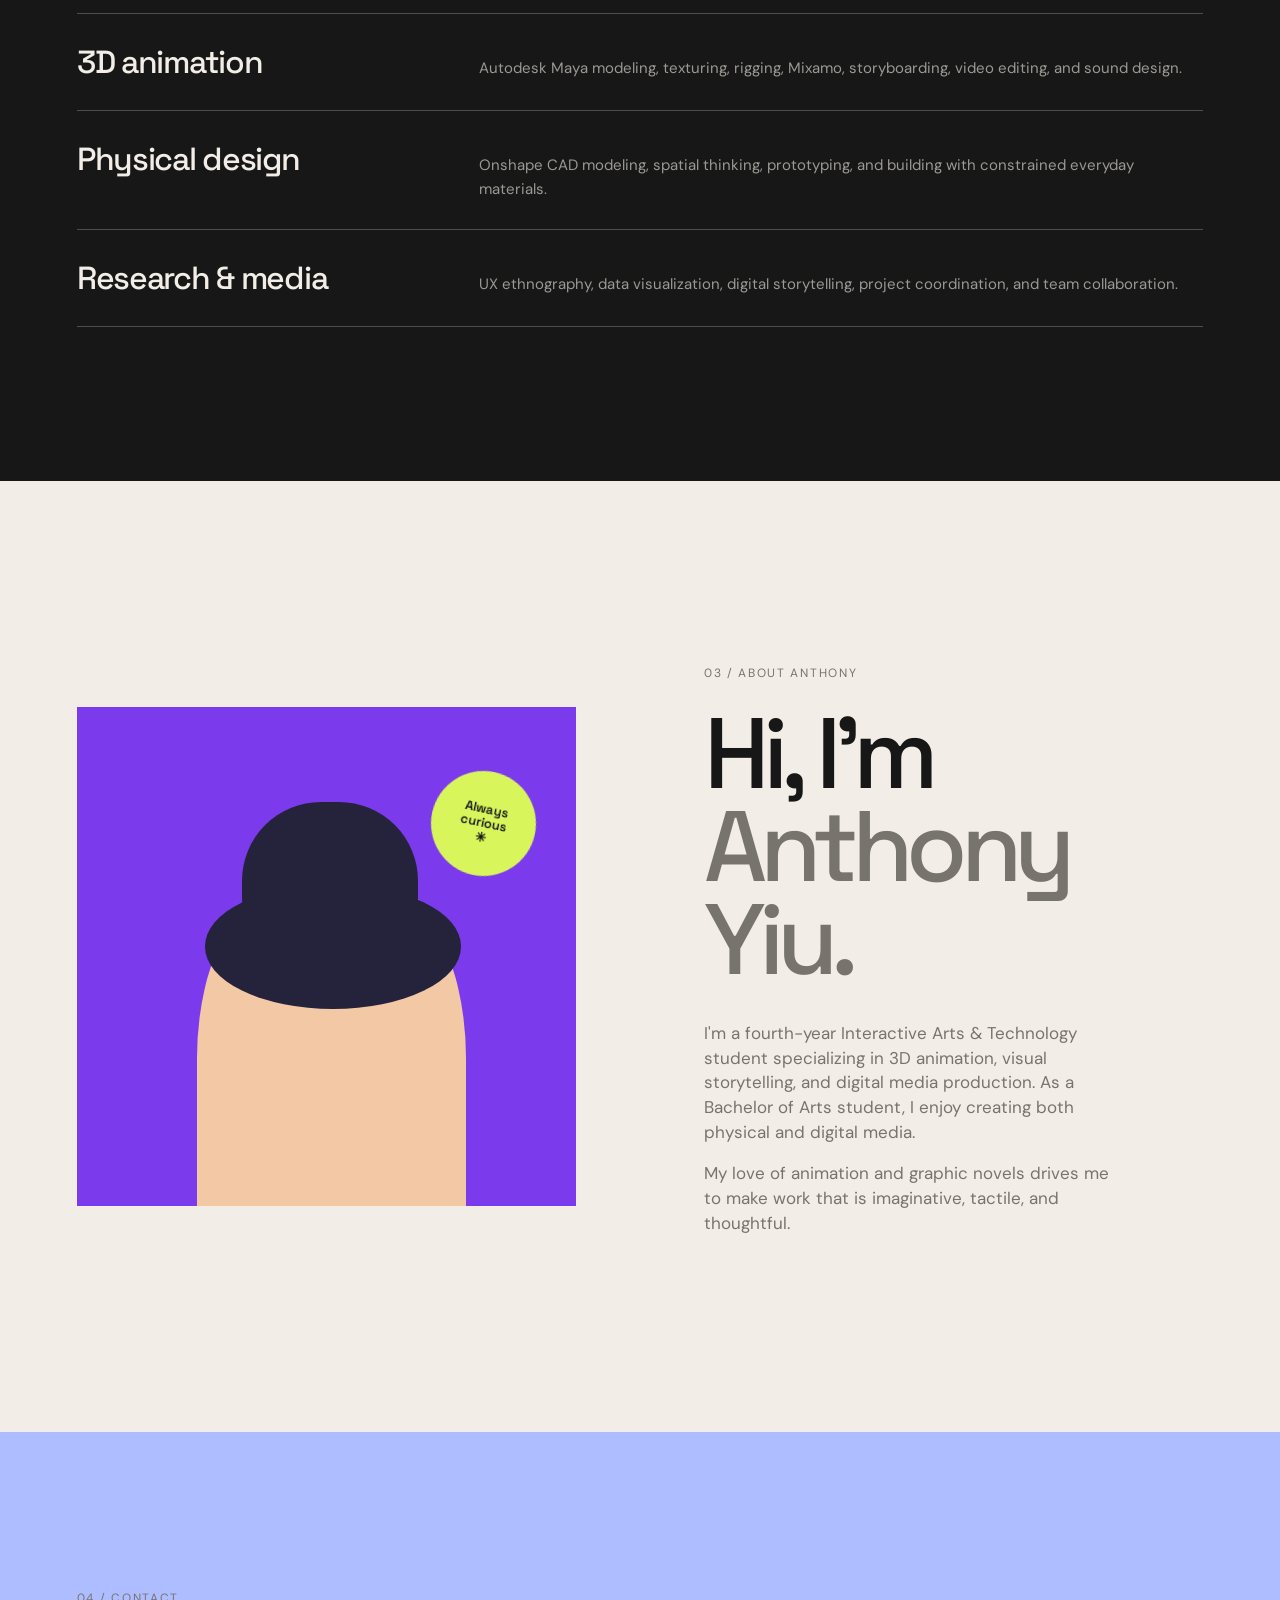
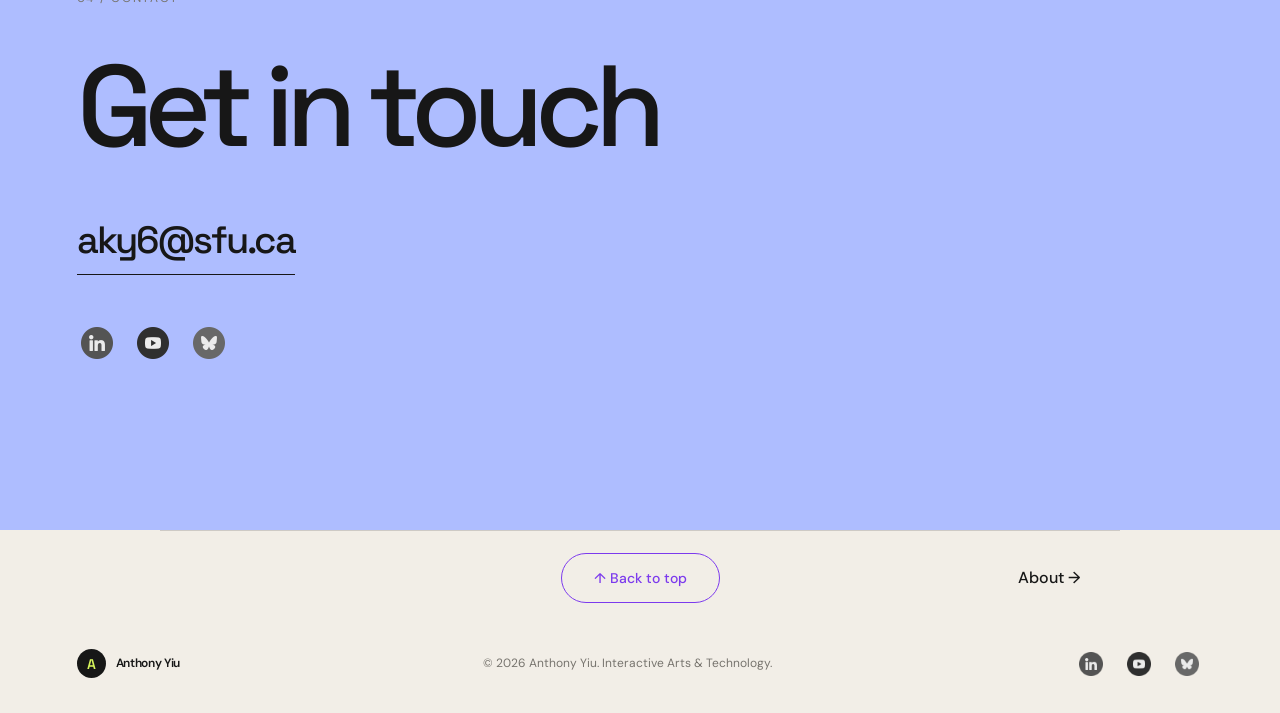
==== commit 99eb02c1: "Updated portfolio with new images and links" ====
--- a/index.html
+++ b/index.html
@@ -68,7 +68,7 @@
         <a class="project-card reveal" href="project3.html">
           <span class="image-label">UX / 03</span>
           <div class="project-image image-pulse"><img src="https://framerusercontent.com/images/4eAmUKOrU4b9NrSsVXRGDdxcmiY.png?width=581&height=360" alt="UX research project" /></div>
-          <div class="project-meta"><div><h3>UX Ethnography (VRRA)</h3><p>User experience research</p></div><span class="arrow">&gt;</span></div>
+          <div class="project-meta"><div><h3>UX Ethnography — Vancouver Rabbit Rescue &amp; Advocacy</h3><p>User experience research</p></div><span class="arrow">&gt;</span></div>
         </a>
         <a class="project-card project-wide reveal" href="project4.html">
           <span class="image-label">DATA / 04</span>
